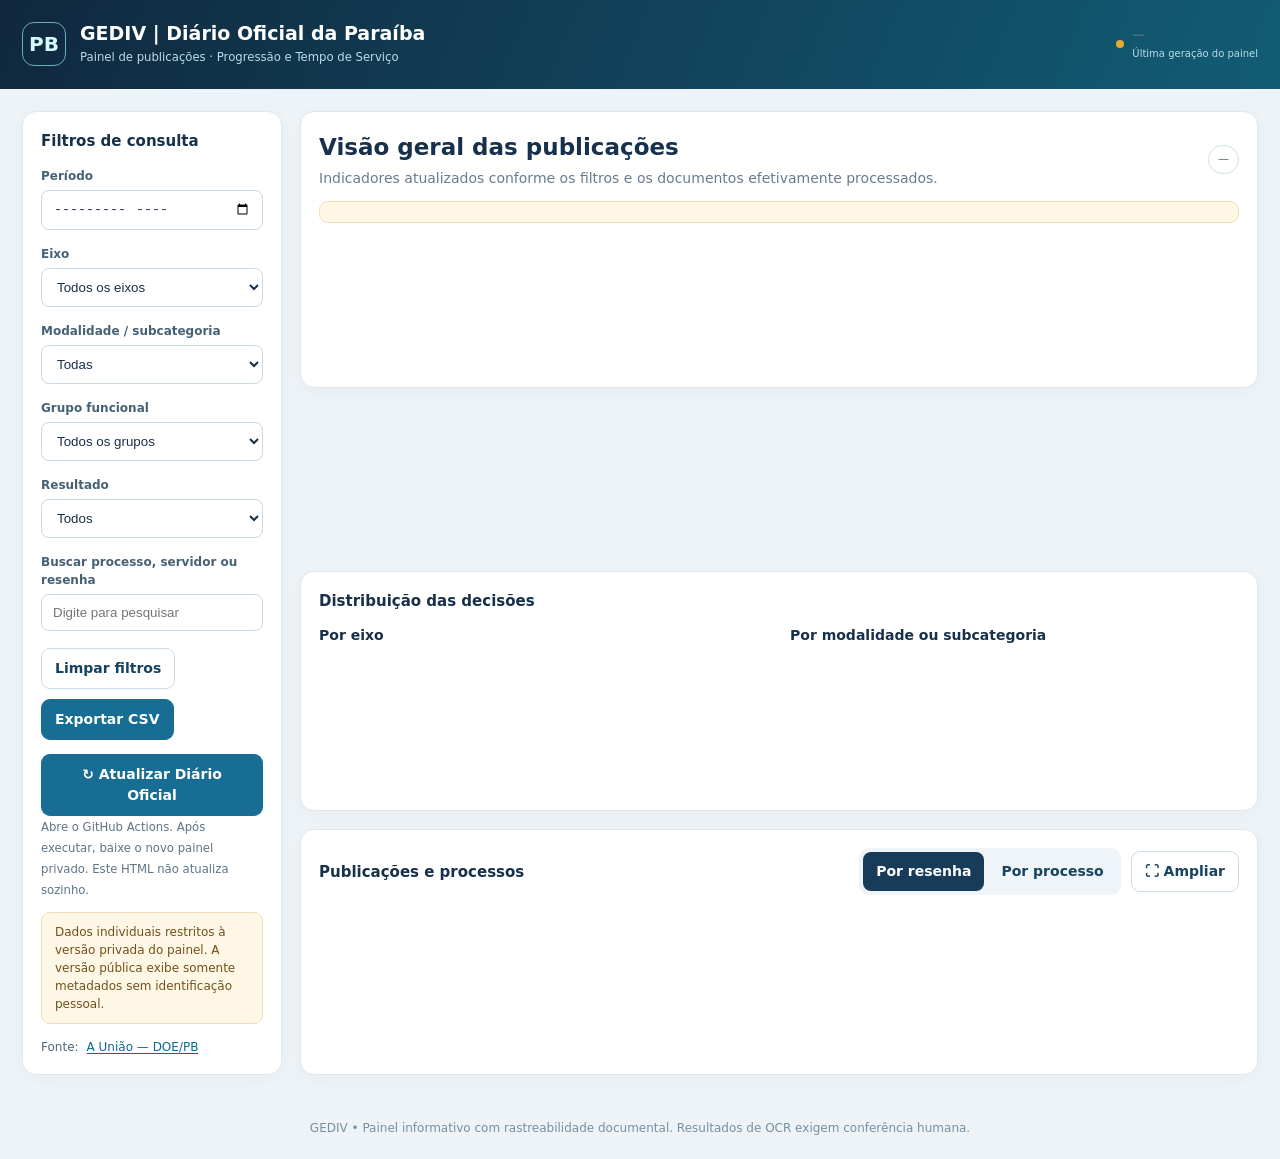
==== site/index.html @ 822ddc97 "Copiar arquivos da branch main do robo-gediv-pb" ====
<!doctype html>
<html lang="pt-BR"><head><meta charset="utf-8"><meta name="viewport" content="width=device-width, initial-scale=1">
<title>GEDIV | Monitoramento DOE-PB</title>
<style>
:root{--navy:#11253d;--blue:#176d93;--teal:#007e83;--line:#e0e7ed;--light:#f4f7fa;--muted:#5f7487;--ink:#17304b;--white:#fff}
*{box-sizing:border-box}body{margin:0;background:#eef3f7;color:var(--ink);font:14px/1.5 Inter,system-ui,Segoe UI,Arial,sans-serif}
.top{background:linear-gradient(112deg,#10283e,#125c75);color:white;padding:22px max(22px,calc((100vw - 1500px)/2));display:flex;align-items:center;justify-content:space-between;gap:15px}
.brand{display:flex;gap:14px;align-items:center}.logo{width:44px;height:44px;border:1px solid #67afb9;border-radius:12px;display:grid;place-items:center;color:#d3faff;font-size:20px;font-weight:800}
h1{font-size:19px;line-height:1.25;margin:0}small,.hint{color:var(--muted)}.top small{color:#b9dce6}h2{font-size:15px;margin:0 0 13px}
main{max-width:1500px;margin:auto;padding:22px;display:grid;grid-template-columns:260px 1fr;gap:18px}.panel{background:white;border:1px solid var(--line);border-radius:14px;padding:18px;box-shadow:0 3px 16px #15384f09}
.sidebar{align-self:start;position:sticky;top:16px}label{font-size:12px;font-weight:700;color:#456174;display:block;margin:15px 0 5px}
input,select{width:100%;border:1px solid #cad9e4;border-radius:8px;background:white;padding:10px 11px;color:#17304b;outline:none}
input:focus,select:focus{border-color:#008b96;box-shadow:0 0 0 3px #008b9619}
button,.btn{cursor:pointer;border:1px solid #ccdce6;border-radius:9px;padding:9px 13px;background:white;color:#164360;font:inherit;font-weight:650}
button:hover,.btn:hover{background:#eff7fa}button:focus-visible,.btn:focus-visible{outline:3px solid #f2be59}
.primary{background:var(--blue);color:white;border-color:var(--blue)}.primary:hover{background:#0b5376}.flex{display:flex;gap:10px;align-items:center;justify-content:space-between;flex-wrap:wrap}.stack{display:grid;gap:18px}
.health{display:flex;align-items:center;gap:8px;font-size:12px;color:#4f697e}.dot{width:8px;height:8px;border-radius:50%;background:#e6aa32}
.hero h2{font-size:23px;margin-bottom:4px}.hero p{margin:0;color:#687c8f}.notice{background:#fff7e5;color:#72501b;border:1px solid #f1ddb6;padding:10px 13px;border-radius:9px;font-size:12px;margin-top:12px}
.kpis{display:grid;grid-template-columns:repeat(4,minmax(0,1fr));gap:12px}.kpi{padding:17px;border:1px solid #dce6ee;background:white;border-radius:12px;text-align:left;min-height:108px;display:flex;flex-direction:column;justify-content:space-between;gap:4px}
.kpi:hover{border-color:#3396a4;background:#f7fdfd}.kpi.selected{border:2px solid var(--teal);background:#effbfb;padding:16px}
.kpi span{color:#607588;font-size:12px}.kpi b{font-size:28px;color:#173850}.kpi em{font-size:11px;font-style:normal;color:#2c8186}
.toggle{display:flex;background:#eff4f8;padding:4px;border-radius:10px;gap:4px}.toggle button{border:0;background:transparent;border-radius:8px}.toggle button.active{background:#173b59;color:white}
.chart-line{margin-bottom:10px}.chart-bar{height:11px;border-radius:8px;background:#edf1f5;overflow:hidden}.chart-bar > div{height:100%;border-radius:8px;background:linear-gradient(90deg,#0f7791,#48b4ad)}
.chart-grid{display:grid;grid-template-columns:1fr 1fr;gap:22px}.chart-line .flex{margin-bottom:5px}
.table-scroll{overflow:auto}table{border-collapse:collapse;width:100%;min-width:800px}th{text-align:left;text-transform:uppercase;letter-spacing:.035em;font-size:11px;color:#668294;background:#f2f7fa;padding:11px 12px;white-space:nowrap}
td{border-bottom:1px solid #eaf0f4;padding:11px 12px;vertical-align:middle}tbody tr:hover{background:#f8fbfc}
.badge{border-radius:100px;font-size:11px;font-weight:750;padding:4px 9px;background:#e8eef6;color:#35536b;white-space:nowrap}
.badge.good{background:#e0f3eb;color:#16714f}.badge.bad{background:#fbe9e7;color:#a13b34}.badge.warn{background:#fff1d8;color:#9b6b20}
.resenha{border:1px solid #e0e8ee;border-radius:10px;margin-top:9px;overflow:hidden}
.resenha-head{padding:13px 14px;display:flex;justify-content:space-between;gap:12px;align-items:center;cursor:pointer;background:#fafcfd}
.resenha-head:hover{background:#f1f8fa}.resenha-head strong{font-size:15px}
.resenha-head small{display:block}.resenha-body{padding:0 12px 12px}.entry{display:grid;gap:6px;grid-template-columns:1fr auto}
.empty{text-align:center;padding:30px 10px;color:#627789}.link{color:#096a8a;text-decoration:underline;text-underline-offset:2px}
#modal{position:fixed;inset:0;z-index:5;background:#0e2c42d9;display:none;align-items:center;justify-content:center;padding:22px}
#modal.open{display:flex}.modal-card{background:white;border-radius:15px;max-width:1400px;width:100%;max-height:94vh;overflow:auto;padding:20px}
.pill{font-size:11px;border:1px solid #cfe1e8;border-radius:30px;padding:5px 9px;color:#386a80}
footer{padding:22px;text-align:center;color:#7690a0;font-size:12px}
@media(max-width:1050px){main{grid-template-columns:1fr}.sidebar{position:static}.kpis{grid-template-columns:repeat(2,minmax(0,1fr))}}
@media(max-width:620px){.top{padding:16px}.hero h2{font-size:19px}main{padding:12px}.panel{padding:13px}.chart-grid{grid-template-columns:1fr}.kpi b{font-size:23px}}
</style></head><body>
<header class="top"><div class="brand"><div class="logo">PB</div><div><h1>GEDIV | Diário Oficial da Paraíba</h1><small>Painel de publicações · Progressão e Tempo de Serviço</small></div></div><div class="health"><span class="dot"></span><div><b id="update">—</b><br><small>Última geração do painel</small></div></div></header>
<main>
<aside class="panel sidebar"><h2>Filtros de consulta</h2>
<label for="period">Período</label><input id="period" type="month">
<label for="axis">Eixo</label><select id="axis"><option value="">Todos os eixos</option><option>Progressão</option><option>Tempo de Serviço</option></select>
<label for="mod">Modalidade / subcategoria</label><select id="mod"><option value="">Todas</option></select>
<label for="group">Grupo funcional</label><select id="group"><option value="">Todos os grupos</option></select>
<label for="result">Resultado</label><select id="result"><option value="">Todos</option><option>Deferido</option><option>Indeferido</option><option>Não informado</option></select>
<label for="search">Buscar processo, servidor ou resenha</label><input id="search" placeholder="Digite para pesquisar" autocomplete="off">
<div class="flex" style="margin-top:17px"><button id="clear">Limpar filtros</button><button class="primary" id="export">Exportar CSV</button></div>
<div style="margin-top:14px">
  <a class="btn primary" id="manual-update" target="_blank" rel="noopener noreferrer" style="display:block;text-align:center;text-decoration:none">↻ Atualizar Diário Oficial</a>
  <small>Abre o GitHub Actions. Após executar, baixe o novo painel privado. Este HTML não atualiza sozinho.</small>
</div>
<div class="notice" id="privacy-note">Dados individuais restritos à versão privada do painel. A versão pública exibe somente metadados sem identificação pessoal.</div>
<div class="health" style="margin-top:14px">Fonte: <a class="link" target="_blank" rel="noopener" href="https://auniao.pb.gov.br/servicos/doe">A União — DOE/PB</a></div>
</aside>
<section class="stack">
<div class="panel hero"><div class="flex"><div><h2>Visão geral das publicações</h2><p>Indicadores atualizados conforme os filtros e os documentos efetivamente processados.</p></div><span class="pill" id="mode">—</span></div><div class="notice" id="coverage"></div></div>
<div class="kpis" id="kpis"></div>
<div class="panel"><h2>Distribuição das decisões</h2><div class="chart-grid"><div><b>Por eixo</b><div id="axis-bars"></div></div><div><b>Por modalidade ou subcategoria</b><div id="sub-bars"></div></div></div></div>
<div class="panel">
<div class="flex" style="margin-bottom:14px"><div><h2 style="margin:0">Publicações e processos</h2><small id="count"></small></div><div class="flex"><div class="toggle"><button id="res-btn" class="active">Por resenha</button><button id="proc-btn">Por processo</button></div><button id="full">⛶ Ampliar</button></div></div>
<div id="results"></div>
</div>
</section></main><footer>GEDIV • Painel informativo com rastreabilidade documental. Resultados de OCR exigem conferência humana.</footer>
<div id="modal"><div class="modal-card"><div class="flex"><b>Visualização ampliada — processos</b><button id="close">✕ Fechar</button></div><div style="margin-top:14px" id="modal-content"></div></div></div>
<script id="gediv-data" type="application/json">__GEDIV_EMBED_DATA__</script>
<script>
"use strict";
const DATA=JSON.parse(document.getElementById("gediv-data").textContent);
const actionLink = DATA.workflow_url || "";
const updateAnchor = document.getElementById("manual-update");
if(actionLink && actionLink.startsWith("https://github.com/")) {
  updateAnchor.href=actionLink;
} else {
  updateAnchor.removeAttribute("href");
  updateAnchor.style.opacity=".55";
  updateAnchor.title="Disponível após executar no GitHub";
  updateAnchor.addEventListener("click",e=>{e.preventDefault();alert("O botão será ativado após publicar o projeto em um repositório privado e executar pelo GitHub Actions.");});
}
const ALL=DATA.registros||[], EVENTS=DATA.eventos||[];
const TS=["Anotação de Tempo","Desaverbação","Licença para Interesses Particulares","Desistência de Licença","Licença Especial","Conversão de Licença Especial","Conversão de Férias"];
const isPrivate=DATA.mode==="privado";
const $=id=>document.getElementById(id);
let view="resenha",card="",selectedRes="",displayed=[];
const esc=x=>String(x??"").replace(/[&<>"']/g,c=>({"&":"&amp;","<":"&lt;",">":"&gt;",'"':"&quot;","'":"&#39;"}[c]));
const unique=xs=>[...new Set(xs.filter(Boolean))].sort((a,b)=>a.localeCompare(b,"pt-BR"));
const badge=v=>'<span class="badge '+(v==="Deferido"?"good":v==="Indeferido"?"bad":v.includes("pendente")?"warn":"")+'">'+esc(v||"—")+'</span>';
const cardTypes=[["processos","Processos distintos"],["resenhas","Resenhas"],["decisoes","Decisões individuais"],["deferidos","Deferidos"],["indeferidos","Indeferidos"],["refeitos","Refeitos"],["sem_efeito","Tornados sem efeito"]];
function updateOptions(el,vals,first){let old=el.value;el.innerHTML='<option value="">'+esc(first)+'</option>'+vals.map(v=>'<option value="'+esc(v)+'">'+esc(v)+'</option>').join("");el.value=vals.includes(old)?old:"";}
function filtered(){
 let rows=ALL.filter(r=>(!$("period").value||r.data.startsWith($("period").value))&&(!$("axis").value||r.eixo===$("axis").value));
 updateOptions($("mod"),$("axis").value==="Tempo de Serviço"?TS:unique(rows.map(r=>r.eixo==="Progressão"?r.modalidade:r.subcategoria)),"Todas");
 rows=rows.filter(r=>!$("mod").value||(r.eixo==="Progressão"?r.modalidade:r.subcategoria)===$("mod").value);
 $("group").disabled=$("axis").value==="Tempo de Serviço";
 updateOptions($("group"),unique(rows.filter(r=>r.eixo==="Progressão").map(r=>r.grupo)),"Todos os grupos");
 rows=rows.filter(r=>!$("group").value||r.grupo===$("group").value);
 let q=$("search").value.toLocaleLowerCase("pt-BR");
 return rows.filter(r=>(!$("result").value||r.resultado===$("result").value)&&(!q||[r.servidor,r.processo,r.resenha,r.grupo,r.subcategoria].join(" ").toLocaleLowerCase("pt-BR").includes(q)));
}
function metrics(rows){
 return {
 processos:new Set(rows.map(r=>(isPrivate?r.processo:r.processo_key)||"")).size-(rows.some(r=>!(isPrivate?r.processo:r.processo_key))?1:0),
 resenhas:new Set(rows.filter(r=>r.resenha).map(r=>r.fonte+"|"+r.resenha)).size,
 decisoes:rows.length,
 deferidos:rows.filter(r=>r.resultado==="Deferido").length,
 indeferidos:rows.filter(r=>r.resultado==="Indeferido").length,
 // Não contabilizar refação sem vínculo validado ao ato anterior.
 refeitos:rows.filter(r=>r.alteracao==="Refeito (validado)").length,
 sem_efeito:rows.filter(r=>r.alteracao==="Sem efeito (validado)").length
 };
}
function csv(records){
 const cols=isPrivate?["data","resenha","processo","servidor","matricula","eixo","modalidade","grupo","subcategoria","resultado","alteracao","pagina","fonte","validacao"]:["data","resenha","eixo","modalidade","grupo","subcategoria","resultado","alteracao","validacao"];
 const v=x=>{let s=String(x??"");if(/^[=+\-@\t\r]/.test(s))s="'"+s;return '"'+s.replace(/"/g,'""')+'"';};
 const text="\ufeff"+cols.join(";")+"\n"+records.map(r=>cols.map(c=>v(r[c])).join(";")).join("\n");
 const blob=new Blob([text],{type:"text/csv;charset=utf-8"});
 const a=document.createElement("a");a.href=URL.createObjectURL(blob);a.download="GEDIV_registros_filtrados.csv";a.click();setTimeout(()=>URL.revokeObjectURL(a.href),250);
}
function bars(id,rows,field){
 const counts={};rows.forEach(r=>{const k=field(r)||"Não classificado";counts[k]=(counts[k]||0)+1});
 let top=Object.entries(counts).sort((a,b)=>b[1]-a[1]).slice(0,9),max=Math.max(...top.map(v=>v[1]),1);
 $(id).innerHTML=top.map(([k,n])=>`<div class="chart-line"><div class="flex"><small>${esc(k)}</small><b>${n}</b></div><div class="chart-bar"><div style="width:${100*n/max}%"></div></div></div>`).join("")||'<div class="empty">Sem dados neste filtro</div>';
}
function rowsTable(rows){
 if(!rows.length)return '<div class="empty">Nenhum registro identificado; a cobertura e a revisão podem estar pendentes.</div>';
 const head=isPrivate?'<th>Servidor</th><th>Matrícula</th><th>Processo</th>':'';
 return `<div class="table-scroll"><table><thead><tr><th>Publicação</th><th>Resenha</th>${head}<th>Eixo</th><th>Modalidade / subcategoria</th><th>Grupo</th><th>Resultado</th><th>Origem</th></tr></thead><tbody>`+
 rows.map(r=>`<tr><td>${esc(r.data)}</td><td>${esc(r.resenha)}</td>${isPrivate?`<td>${esc(r.servidor||"Pendente")}</td><td>${esc(r.matricula||"—")}</td><td>${esc(r.processo||"—")}</td>`:""}<td>${esc(r.eixo)}</td><td>${esc(r.modalidade||r.subcategoria||"—")}</td><td>${esc(r.grupo||"—")}</td><td>${badge(r.resultado)}</td><td>${isPrivate&&r.fonte?.startsWith("https://")?`<a class="link" target="_blank" rel="noopener noreferrer" href="${esc(r.fonte)}#page=${Number(r.pagina)||1}">PDF p.${Number(r.pagina)||1}</a>`:"—"}</td></tr>`).join("")+"</tbody></table></div>";
}
function resList(rows){
 if(!rows.length)return '<div class="empty">Nenhuma resenha identificada; a cobertura e a revisão podem estar pendentes.</div>';
 let groups=new Map();
 rows.forEach(r=>{let k=r.data+"|"+r.resenha;if(!groups.has(k))groups.set(k,[]);groups.get(k).push(r)});
 return [...groups.entries()].map(([k,items],i)=>{
 let key="r"+i,opened=selectedRes===k;
 return `<div class="resenha"><div class="resenha-head" data-key="${esc(k)}" role="button" tabindex="0"><div><strong>${opened?"⌄":"›"} Resenha ${esc(items[0].resenha)}</strong><small>${esc(items[0].data)} · ${items.length} decisão(ões) · ${esc(items[0].eixo)}</small></div><div class="flex">${badge(items[0].resultado)}<span class="pill">${esc(items[0].modalidade||items[0].subcategoria||"Ato")}</span></div></div>${opened?'<div class="resenha-body"><div class="flex" style="margin:8px"><b>Processos da resenha</b><button class="expand" data-key="'+esc(k)+'">⛶ Tela cheia</button></div>'+rowsTable(items)+'</div>':""}</div>`;
 }).join("");
}
function render(){
 displayed=filtered();let rows=displayed;
 if(card==="deferidos")rows=rows.filter(r=>r.resultado==="Deferido");
 if(card==="indeferidos")rows=rows.filter(r=>r.resultado==="Indeferido");
 if(card==="refeitos")rows=rows.filter(r=>r.alteracao==="Refeito (validado)");
 if(card==="sem_efeito")rows=rows.filter(r=>r.alteracao==="Sem efeito (validado)");
 let m=metrics(displayed);
 $("kpis").innerHTML=cardTypes.map(([key,label])=>`<button class="kpi ${card===key?"selected":""}" data-card="${key}"><span>${label}</span><b>${m[key]}</b><em>${card===key?"Filtro ativo · clique para remover":"Clique para explorar"}</em></button>`).join("");
 bars("axis-bars",displayed,r=>r.eixo);
 bars("sub-bars",displayed,r=>r.modalidade||r.subcategoria);
 $("count").textContent=`${rows.length} decisão(ões) na visualização selecionada`;
 $("results").innerHTML=view==="resenha"?resList(rows):rowsTable(rows);
 $("res-btn").classList.toggle("active",view==="resenha");$("proc-btn").classList.toggle("active",view==="processo");
}
["period","axis","mod","group","result","search"].forEach(id=>$(id).addEventListener(id==="search"?"input":"change",()=>{selectedRes="";render()}));
$("kpis").addEventListener("click",e=>{let p=e.target.closest("[data-card]");if(!p)return;card=card===p.dataset.card?"":p.dataset.card;render()});
$("res-btn").onclick=()=>{view="resenha";render()};$("proc-btn").onclick=()=>{view="processo";render()};
$("results").addEventListener("click",e=>{let head=e.target.closest(".resenha-head"),full=e.target.closest(".expand");if(full){selectedRes=full.dataset.key;openModal();return}if(head){selectedRes=selectedRes===head.dataset.key?"":head.dataset.key;render()}});
$("results").addEventListener("keydown",e=>{if(e.key==="Enter"&&e.target.matches(".resenha-head")){e.target.click()}});
$("clear").onclick=()=>{["period","axis","mod","group","result","search"].forEach(id=>$(id).value="");card="";selectedRes="";render()};
$("export").onclick=()=>csv(displayed);
function openModal(){let rows=displayed;if(selectedRes)rows=rows.filter(r=>r.data+"|"+r.resenha===selectedRes);$("modal-content").innerHTML=rowsTable(rows);$("modal").classList.add("open")}
$("full").onclick=openModal;$("close").onclick=()=>{$("modal").classList.remove("open")};
$("modal").addEventListener("click",e=>{if(e.target===$("modal"))$("close").click()});
document.addEventListener("keydown",e=>{if(e.key==="Escape")$("close").click()});
$("update").textContent=DATA.atualizado_em?DATA.atualizado_em.replace("T"," ").slice(0,16):"Sem coleta";
$("mode").textContent=isPrivate?"VISÃO PRIVADA • arquivo local":"VISÃO PÚBLICA • dados limitados";
const cob = DATA.cobertura || {};
const rest = (typeof cob.edicoes_pendentes_intervalo === "number")
  ? ` · ${cob.edicoes_pendentes_intervalo} edição(ões) ainda pendente(s) no período ${esc(cob.inicio||"")} a ${esc(cob.fim||"")}`
  : "";
$("coverage").innerHTML=`Cobertura: ${DATA.edicoes?.length||0} edição(ões) registradas; ${(DATA.edicoes||[]).filter(e=>e.status==="ERRO").length} falha(s) de coleta${rest}. <strong>Indicadores provisórios: registros pendentes de revisão humana.</strong>`;
$("privacy-note").textContent=isPrivate?"ATENÇÃO: este arquivo contém nomes, matrículas e processos. Guarde em local de acesso restrito; não publique este HTML no GitHub Pages.":"Versão pública: nomes, matrículas e processos não são disponibilizados. Para consultar detalhes, use o arquivo privado recebido da execução.";
render();
</script></body></html>
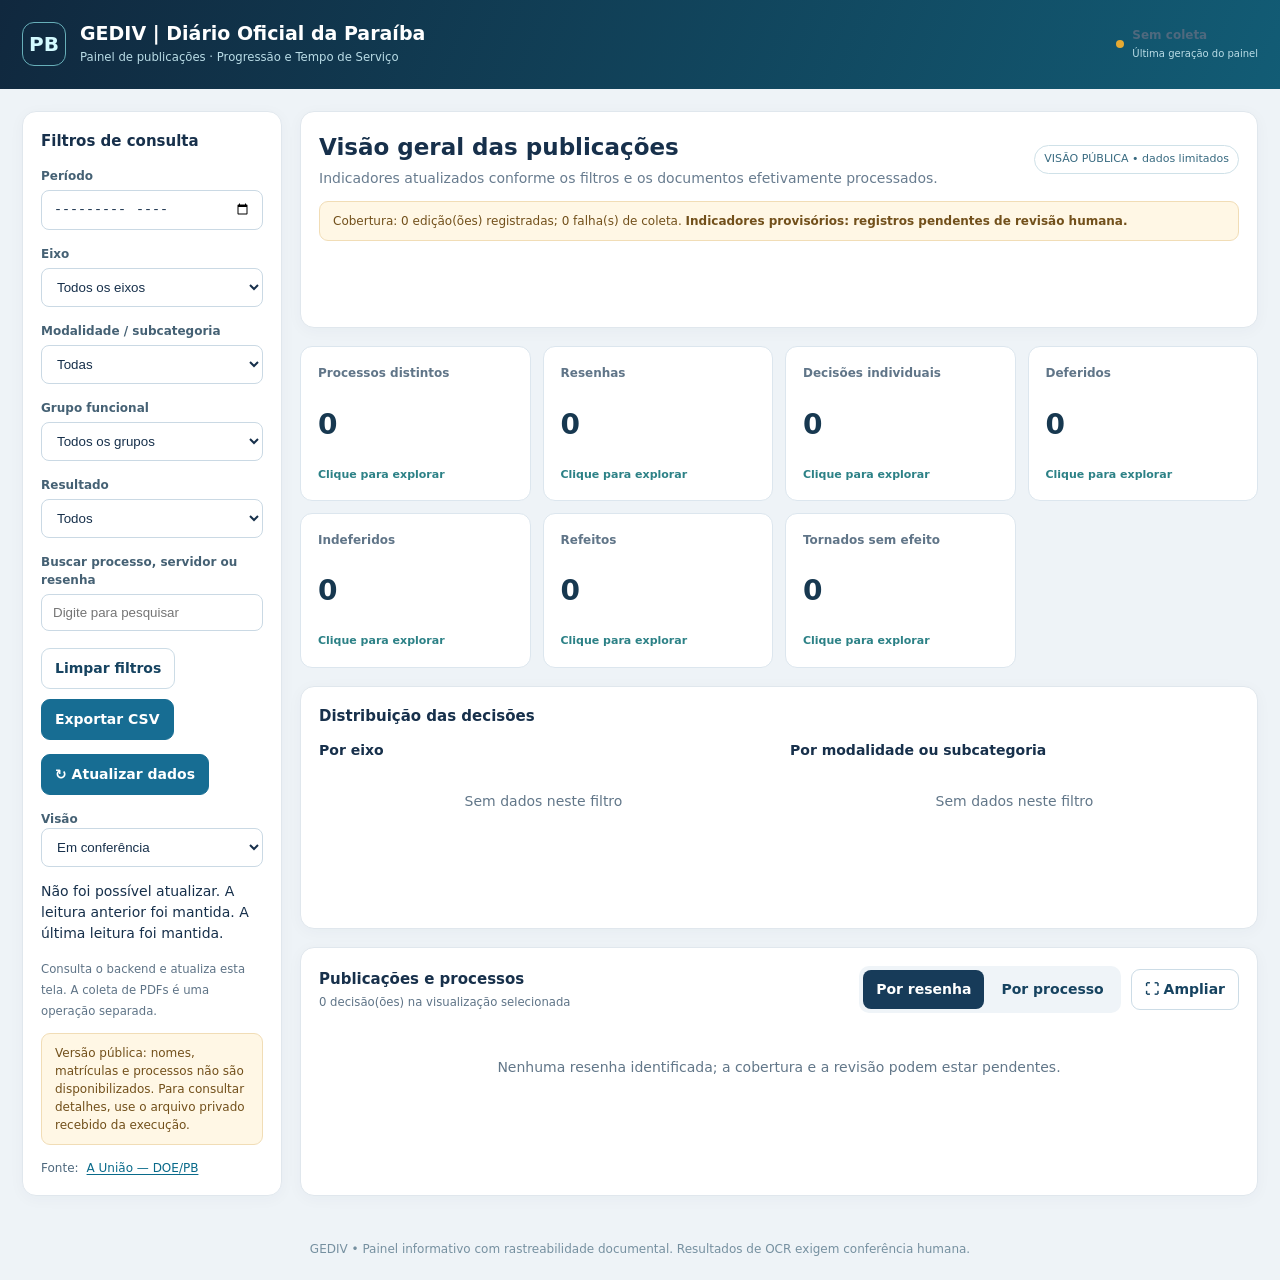
==== commit 3cad4f00: "Copiar arquivos da ramificação fix/backend-unico-20261102" ====
--- a/site/index.html
+++ b/site/index.html
@@ -49,8 +49,8 @@
 <label for="search">Buscar processo, servidor ou resenha</label><input id="search" placeholder="Digite para pesquisar" autocomplete="off">
 <div class="flex" style="margin-top:17px"><button id="clear">Limpar filtros</button><button class="primary" id="export">Exportar CSV</button></div>
 <div style="margin-top:14px">
-  <a class="btn primary" id="manual-update" target="_blank" rel="noopener noreferrer" style="display:block;text-align:center;text-decoration:none">↻ Atualizar Diário Oficial</a>
-  <small>Abre o GitHub Actions. Após executar, baixe o novo painel privado. Este HTML não atualiza sozinho.</small>
+  <button class="btn primary" id="manual-update">↻ Atualizar dados</button><label>Visão<select id="scope" aria-label="Situação da conferência"><option value="pendente">Em conferência</option><option value="conferido">Conferidos</option></select></label><p id="refresh-status" role="status"></p>
+  <small>Consulta o backend e atualiza esta tela. A coleta de PDFs é uma operação separada.</small>
 </div>
 <div class="notice" id="privacy-note">Dados individuais restritos à versão privada do painel. A versão pública exibe somente metadados sem identificação pessoal.</div>
 <div class="health" style="margin-top:14px">Fonte: <a class="link" target="_blank" rel="noopener" href="https://auniao.pb.gov.br/servicos/doe">A União — DOE/PB</a></div>
@@ -68,22 +68,13 @@
 <script id="gediv-data" type="application/json">__GEDIV_EMBED_DATA__</script>
 <script>
 "use strict";
-const DATA=JSON.parse(document.getElementById("gediv-data").textContent);
-const actionLink = DATA.workflow_url || "";
-const updateAnchor = document.getElementById("manual-update");
-if(actionLink && actionLink.startsWith("https://github.com/")) {
-  updateAnchor.href=actionLink;
-} else {
-  updateAnchor.removeAttribute("href");
-  updateAnchor.style.opacity=".55";
-  updateAnchor.title="Disponível após executar no GitHub";
-  updateAnchor.addEventListener("click",e=>{e.preventDefault();alert("O botão será ativado após publicar o projeto em um repositório privado e executar pelo GitHub Actions.");});
-}
-const ALL=DATA.registros||[], EVENTS=DATA.eventos||[];
+let DATA={};try{DATA=JSON.parse(document.getElementById('gediv-data').textContent);}catch{}
+let ALL=DATA.registros||[],EVENTS=DATA.eventos||[],snapshot=null,client=null,scope='conferido';
+
 const TS=["Anotação de Tempo","Desaverbação","Licença para Interesses Particulares","Desistência de Licença","Licença Especial","Conversão de Licença Especial","Conversão de Férias"];
-const isPrivate=DATA.mode==="privado";
+let isPrivate=DATA.mode==="privado";
 const $=id=>document.getElementById(id);
-let view="resenha",card="",selectedRes="",displayed=[];
+let view="resenha",card="",selectedRes="",displayed=[],selectedRows=[];
 const esc=x=>String(x??"").replace(/[&<>"']/g,c=>({"&":"&amp;","<":"&lt;",">":"&gt;",'"':"&quot;","'":"&#39;"}[c]));
 const unique=xs=>[...new Set(xs.filter(Boolean))].sort((a,b)=>a.localeCompare(b,"pt-BR"));
 const badge=v=>'<span class="badge '+(v==="Deferido"?"good":v==="Indeferido"?"bad":v.includes("pendente")?"warn":"")+'">'+esc(v||"—")+'</span>';
@@ -102,7 +93,7 @@
 function metrics(rows){
  return {
  processos:new Set(rows.map(r=>(isPrivate?r.processo:r.processo_key)||"")).size-(rows.some(r=>!(isPrivate?r.processo:r.processo_key))?1:0),
- resenhas:new Set(rows.filter(r=>r.resenha).map(r=>r.fonte+"|"+r.resenha)).size,
+ resenhas:new Set(rows.filter(r=>r.resenha).map(r=>r.resenha_id||r.fonte+"|"+r.resenha)).size,
  decisoes:rows.length,
  deferidos:rows.filter(r=>r.resultado==="Deferido").length,
  indeferidos:rows.filter(r=>r.resultado==="Indeferido").length,
@@ -142,10 +133,10 @@
  displayed=filtered();let rows=displayed;
  if(card==="deferidos")rows=rows.filter(r=>r.resultado==="Deferido");
  if(card==="indeferidos")rows=rows.filter(r=>r.resultado==="Indeferido");
- if(card==="refeitos")rows=rows.filter(r=>r.alteracao==="Refeito (validado)");
- if(card==="sem_efeito")rows=rows.filter(r=>r.alteracao==="Sem efeito (validado)");
- let m=metrics(displayed);
- $("kpis").innerHTML=cardTypes.map(([key,label])=>`<button class="kpi ${card===key?"selected":""}" data-card="${key}"><span>${label}</span><b>${m[key]}</b><em>${card===key?"Filtro ativo · clique para remover":"Clique para explorar"}</em></button>`).join("");
+ if(card==="refeitos")rows=snapshot?rows.filter(r=>EVENTS.some(e=>e.act===r.act&&["Retificação","Correção","Republicação"].includes(e.type))):rows.filter(r=>r.alteracao==="Refeito (validado)");
+ if(card==="sem_efeito")rows=snapshot?rows.filter(r=>EVENTS.some(e=>e.act===r.act&&e.type==="Tornado sem efeito")):rows.filter(r=>r.alteracao==="Sem efeito (validado)");
+ let m=metrics(displayed);if(snapshot){const acts=new Set(displayed.map(r=>r.act).filter(Boolean));m.refeitos=scope==='pendente'?null:new Set(EVENTS.filter(e=>acts.has(e.act)&&['Retificação','Correção','Republicação'].includes(e.type)).map(e=>e.act)).size;m.sem_efeito=scope==='pendente'?null:new Set(EVENTS.filter(e=>acts.has(e.act)&&e.type==='Tornado sem efeito').map(e=>e.act)).size;}
+ selectedRows=rows;$("kpis").innerHTML=cardTypes.map(([key,label])=>`<button class="kpi ${card===key?"selected":""}" data-card="${key}"><span>${label}</span><b>${m[key]===null?"—":m[key]}</b><em>${card===key?"Filtro ativo · clique para remover":"Clique para explorar"}</em></button>`).join("");
  bars("axis-bars",displayed,r=>r.eixo);
  bars("sub-bars",displayed,r=>r.modalidade||r.subcategoria);
  $("count").textContent=`${rows.length} decisão(ões) na visualização selecionada`;
@@ -158,8 +149,8 @@
 $("results").addEventListener("click",e=>{let head=e.target.closest(".resenha-head"),full=e.target.closest(".expand");if(full){selectedRes=full.dataset.key;openModal();return}if(head){selectedRes=selectedRes===head.dataset.key?"":head.dataset.key;render()}});
 $("results").addEventListener("keydown",e=>{if(e.key==="Enter"&&e.target.matches(".resenha-head")){e.target.click()}});
 $("clear").onclick=()=>{["period","axis","mod","group","result","search"].forEach(id=>$(id).value="");card="";selectedRes="";render()};
-$("export").onclick=()=>csv(displayed);
-function openModal(){let rows=displayed;if(selectedRes)rows=rows.filter(r=>r.data+"|"+r.resenha===selectedRes);$("modal-content").innerHTML=rowsTable(rows);$("modal").classList.add("open")}
+$("export").onclick=()=>csv(selectedRows);
+function openModal(){let rows=selectedRows;if(selectedRes)rows=rows.filter(r=>r.data+"|"+r.resenha===selectedRes);$("modal-content").innerHTML=rowsTable(rows);$("modal").classList.add("open")}
 $("full").onclick=openModal;$("close").onclick=()=>{$("modal").classList.remove("open")};
 $("modal").addEventListener("click",e=>{if(e.target===$("modal"))$("close").click()});
 document.addEventListener("keydown",e=>{if(e.key==="Escape")$("close").click()});
@@ -171,5 +162,29 @@
   : "";
 $("coverage").innerHTML=`Cobertura: ${DATA.edicoes?.length||0} edição(ões) registradas; ${(DATA.edicoes||[]).filter(e=>e.status==="ERRO").length} falha(s) de coleta${rest}. <strong>Indicadores provisórios: registros pendentes de revisão humana.</strong>`;
 $("privacy-note").textContent=isPrivate?"ATENÇÃO: este arquivo contém nomes, matrículas e processos. Guarde em local de acesso restrito; não publique este HTML no GitHub Pages.":"Versão pública: nomes, matrículas e processos não são disponibilizados. Para consultar detalhes, use o arquivo privado recebido da execução.";
-render();
+function applySnapshot(){
+ const converted=client.legacyView(snapshot,scope);ALL=converted.records;EVENTS=converted.events;
+ isPrivate=snapshot.meta.access==='manager';
+ $('scope').hidden=!isPrivate;$('scope').value=scope;
+ $('mode').textContent=scope==='pendente'?'EM CONFERÊNCIA · DADOS PRELIMINARES':'DECISÕES CONFERIDAS';
+ $('coverage').textContent=snapshot.meta.coverage||'Cobertura histórica parcial.';
+ $('privacy-note').textContent=isPrivate?'Acesso autorizado. Candidatos continuam pendentes de conferência.':'Somente decisões conferidas são disponibilizadas nesta consulta.';
+ selectedRes='';render();
+}
+let pendingRead;
+async function refresh(initial=false){
+ pendingRead?.abort();pendingRead=new AbortController();const controller=pendingRead;
+ $('manual-update').disabled=true;$('refresh-status').textContent='Consultando backend…';
+ try{
+  client=client||await import('../shared/gediv-client.mjs');const next=await client.fetchSnapshot({signal:controller.signal});if(controller.signal.aborted)return;
+  snapshot=next;if(initial||next.meta.access!=='manager')scope=next.dashboard.defaultScope;
+  applySnapshot();$('update').textContent=new Date().toLocaleString('pt-BR');
+  $('refresh-status').textContent='Leitura sincronizada.';
+ }catch(error){if(!controller.signal.aborted)$('refresh-status').textContent=error.message+' A última leitura foi mantida.';}
+ finally{if(!controller.signal.aborted)$('manual-update').disabled=false;}
+}
+$('manual-update').onclick=()=>refresh();
+$('scope').onchange=e=>{scope=e.target.value;card='';applySnapshot();};
+render();if(location.protocol!=='file:')void refresh(true);
 </script></body></html>
+
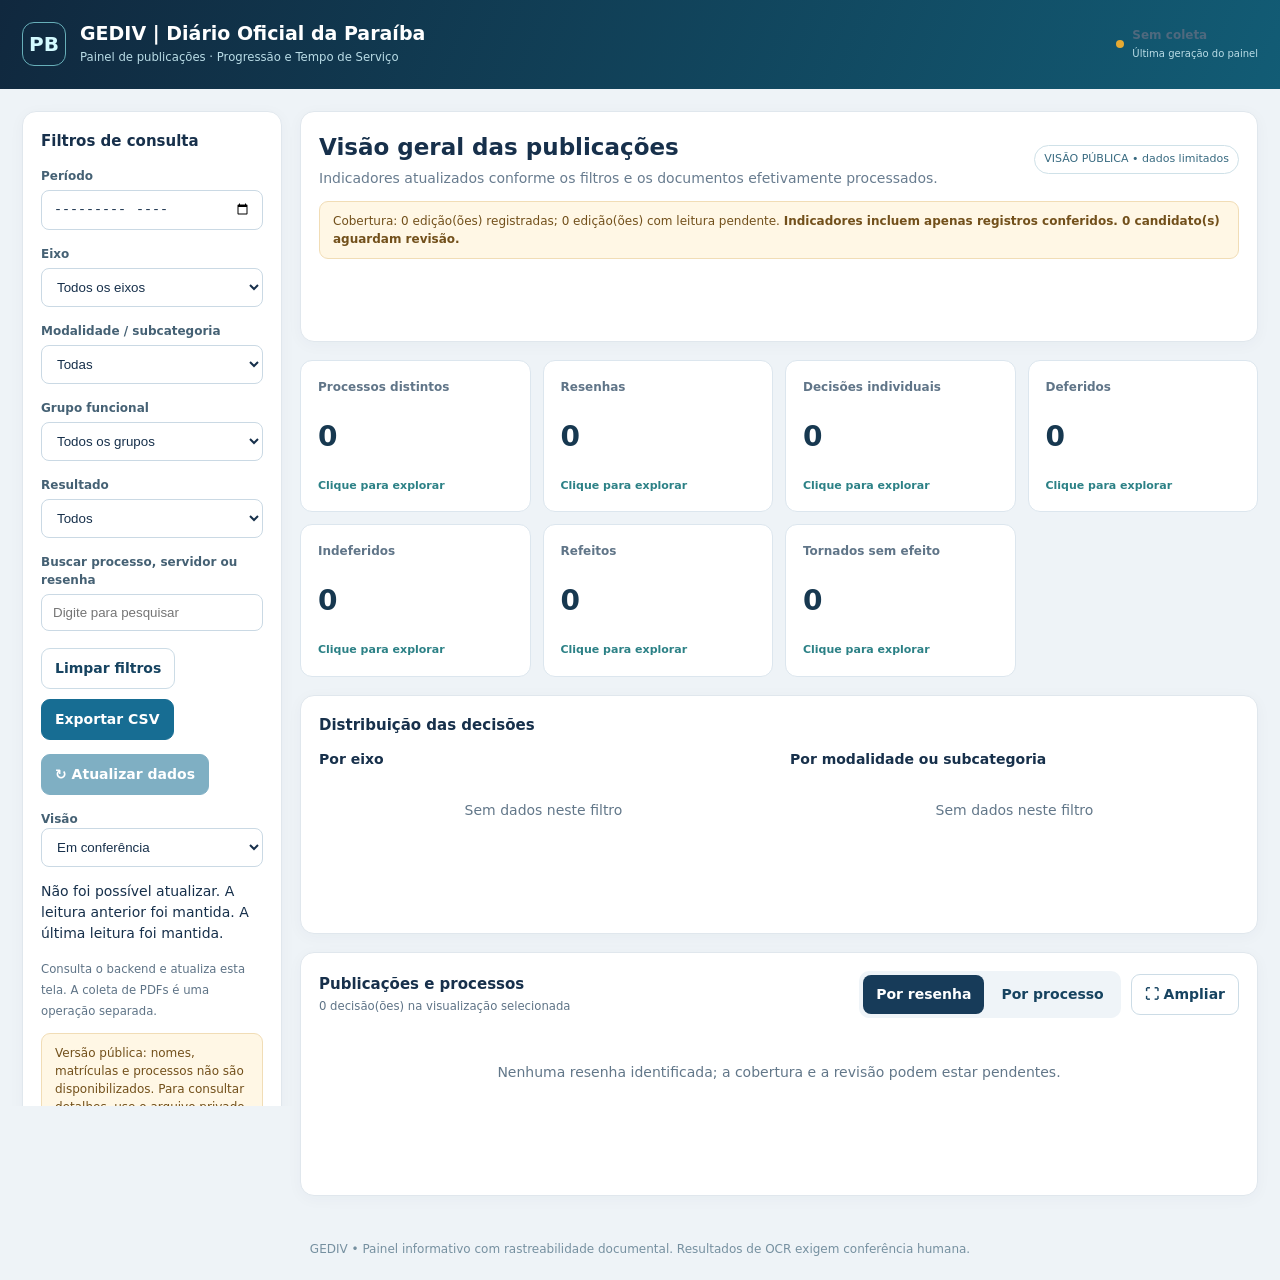
==== commit b1e4bb38: "Merge branch 'main' into codex/piloto-gediv-20261031" ====
--- a/site/index.html
+++ b/site/index.html
@@ -69,8 +69,21 @@
 <script>
 "use strict";
 let DATA={};try{DATA=JSON.parse(document.getElementById('gediv-data').textContent);}catch{}
-let ALL=DATA.registros||[],EVENTS=DATA.eventos||[],snapshot=null,client=null,scope='conferido';
-
+  const actionLink = DATA.workflow_url || "";
+  const updateAnchor = document.getElementById("manual-update");
+  if(updateAnchor) {
+    if(actionLink && actionLink.startsWith("https://github.com/")) {
+      updateAnchor.href=actionLink;
+    } else {
+      updateAnchor.removeAttribute("href");
+      updateAnchor.style.opacity=".55";
+      updateAnchor.title="Disponível após executar no GitHub";
+      updateAnchor.addEventListener("click",e=>{e.preventDefault();alert("O botão será ativado após publicar o projeto em um repositório privado e executar pelo GitHub Actions.");});
+    }
+  }
+  const RECORDS=DATA.registros||[], EVENTS=DATA.eventos||[];
+  const isReviewed=r=>["VALIDADO","VALIDADA","CONFERIDO","CONFERIDA"].includes(String(r.validacao||"").normalize("NFD").replace(/[\u0300-\u036f]/g,"").toUpperCase().trim());
+  let ALL=RECORDS.filter(isReviewed), PENDING=RECORDS.filter(r=>!isReviewed(r)), snapshot=null, client=null, scope='conferido';
 const TS=["Anotação de Tempo","Desaverbação","Licença para Interesses Particulares","Desistência de Licença","Licença Especial","Conversão de Licença Especial","Conversão de Férias"];
 let isPrivate=DATA.mode==="privado";
 const $=id=>document.getElementById(id);
@@ -104,7 +117,7 @@
 }
 function csv(records){
  const cols=isPrivate?["data","resenha","processo","servidor","matricula","eixo","modalidade","grupo","subcategoria","resultado","alteracao","pagina","fonte","validacao"]:["data","resenha","eixo","modalidade","grupo","subcategoria","resultado","alteracao","validacao"];
- const v=x=>{let s=String(x??"");if(/^[=+\-@\t\r]/.test(s))s="'"+s;return '"'+s.replace(/"/g,'""')+'"';};
+ const v=x=>{let s=String(x??"");if(/^[\s]*[=+\-@\t\r]/.test(s))s="'"+s;return '"'+s.replace(/"/g,'""')+'"';};
  const text="\ufeff"+cols.join(";")+"\n"+records.map(r=>cols.map(c=>v(r[c])).join(";")).join("\n");
  const blob=new Blob([text],{type:"text/csv;charset=utf-8"});
  const a=document.createElement("a");a.href=URL.createObjectURL(blob);a.download="GEDIV_registros_filtrados.csv";a.click();setTimeout(()=>URL.revokeObjectURL(a.href),250);
@@ -160,7 +173,7 @@
 const rest = (typeof cob.edicoes_pendentes_intervalo === "number")
   ? ` · ${cob.edicoes_pendentes_intervalo} edição(ões) ainda pendente(s) no período ${esc(cob.inicio||"")} a ${esc(cob.fim||"")}`
   : "";
-$("coverage").innerHTML=`Cobertura: ${DATA.edicoes?.length||0} edição(ões) registradas; ${(DATA.edicoes||[]).filter(e=>e.status==="ERRO").length} falha(s) de coleta${rest}. <strong>Indicadores provisórios: registros pendentes de revisão humana.</strong>`;
+$("coverage").innerHTML=`Cobertura: ${DATA.edicoes?.length||0} edição(ões) registradas; ${(DATA.edicoes||[]).filter(e=>e.status!=="PROCESSADO").length} edição(ões) com leitura pendente${rest}. <strong>Indicadores incluem apenas registros conferidos. ${PENDING.length} candidato(s) aguardam revisão.</strong>`;
 $("privacy-note").textContent=isPrivate?"ATENÇÃO: este arquivo contém nomes, matrículas e processos. Guarde em local de acesso restrito; não publique este HTML no GitHub Pages.":"Versão pública: nomes, matrículas e processos não são disponibilizados. Para consultar detalhes, use o arquivo privado recebido da execução.";
 function applySnapshot(){
  const converted=client.legacyView(snapshot,scope);ALL=converted.records;EVENTS=converted.events;
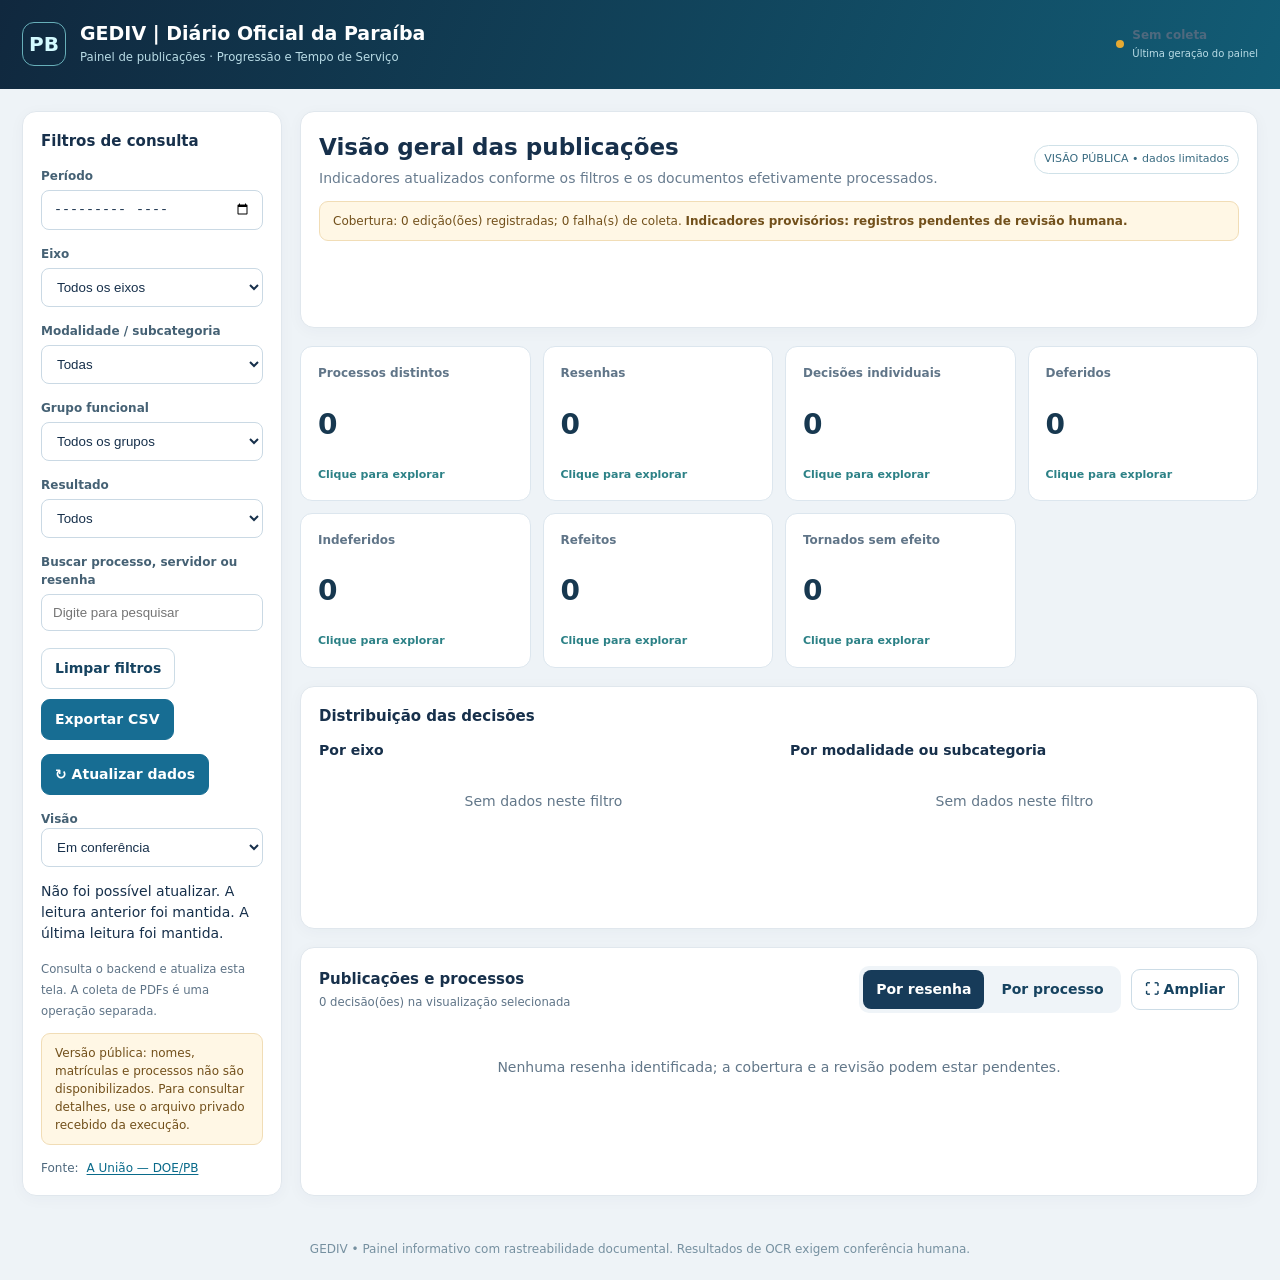
==== commit 8e9d0bc6: "Update index.html correção html" ====
--- a/site/index.html
+++ b/site/index.html
@@ -69,21 +69,8 @@
 <script>
 "use strict";
 let DATA={};try{DATA=JSON.parse(document.getElementById('gediv-data').textContent);}catch{}
-  const actionLink = DATA.workflow_url || "";
-  const updateAnchor = document.getElementById("manual-update");
-  if(updateAnchor) {
-    if(actionLink && actionLink.startsWith("https://github.com/")) {
-      updateAnchor.href=actionLink;
-    } else {
-      updateAnchor.removeAttribute("href");
-      updateAnchor.style.opacity=".55";
-      updateAnchor.title="Disponível após executar no GitHub";
-      updateAnchor.addEventListener("click",e=>{e.preventDefault();alert("O botão será ativado após publicar o projeto em um repositório privado e executar pelo GitHub Actions.");});
-    }
-  }
-  const RECORDS=DATA.registros||[], EVENTS=DATA.eventos||[];
-  const isReviewed=r=>["VALIDADO","VALIDADA","CONFERIDO","CONFERIDA"].includes(String(r.validacao||"").normalize("NFD").replace(/[\u0300-\u036f]/g,"").toUpperCase().trim());
-  let ALL=RECORDS.filter(isReviewed), PENDING=RECORDS.filter(r=>!isReviewed(r)), snapshot=null, client=null, scope='conferido';
+let ALL=DATA.registros||[],EVENTS=DATA.eventos||[],snapshot=null,client=null,scope='conferido';
+
 const TS=["Anotação de Tempo","Desaverbação","Licença para Interesses Particulares","Desistência de Licença","Licença Especial","Conversão de Licença Especial","Conversão de Férias"];
 let isPrivate=DATA.mode==="privado";
 const $=id=>document.getElementById(id);
@@ -117,7 +104,7 @@
 }
 function csv(records){
  const cols=isPrivate?["data","resenha","processo","servidor","matricula","eixo","modalidade","grupo","subcategoria","resultado","alteracao","pagina","fonte","validacao"]:["data","resenha","eixo","modalidade","grupo","subcategoria","resultado","alteracao","validacao"];
- const v=x=>{let s=String(x??"");if(/^[\s]*[=+\-@\t\r]/.test(s))s="'"+s;return '"'+s.replace(/"/g,'""')+'"';};
+ const v=x=>{let s=String(x??"");if(/^[=+\-@\t\r]/.test(s))s="'"+s;return '"'+s.replace(/"/g,'""')+'"';};
  const text="\ufeff"+cols.join(";")+"\n"+records.map(r=>cols.map(c=>v(r[c])).join(";")).join("\n");
  const blob=new Blob([text],{type:"text/csv;charset=utf-8"});
  const a=document.createElement("a");a.href=URL.createObjectURL(blob);a.download="GEDIV_registros_filtrados.csv";a.click();setTimeout(()=>URL.revokeObjectURL(a.href),250);
@@ -173,7 +160,7 @@
 const rest = (typeof cob.edicoes_pendentes_intervalo === "number")
   ? ` · ${cob.edicoes_pendentes_intervalo} edição(ões) ainda pendente(s) no período ${esc(cob.inicio||"")} a ${esc(cob.fim||"")}`
   : "";
-$("coverage").innerHTML=`Cobertura: ${DATA.edicoes?.length||0} edição(ões) registradas; ${(DATA.edicoes||[]).filter(e=>e.status!=="PROCESSADO").length} edição(ões) com leitura pendente${rest}. <strong>Indicadores incluem apenas registros conferidos. ${PENDING.length} candidato(s) aguardam revisão.</strong>`;
+$("coverage").innerHTML=`Cobertura: ${DATA.edicoes?.length||0} edição(ões) registradas; ${(DATA.edicoes||[]).filter(e=>e.status==="ERRO").length} falha(s) de coleta${rest}. <strong>Indicadores provisórios: registros pendentes de revisão humana.</strong>`;
 $("privacy-note").textContent=isPrivate?"ATENÇÃO: este arquivo contém nomes, matrículas e processos. Guarde em local de acesso restrito; não publique este HTML no GitHub Pages.":"Versão pública: nomes, matrículas e processos não são disponibilizados. Para consultar detalhes, use o arquivo privado recebido da execução.";
 function applySnapshot(){
  const converted=client.legacyView(snapshot,scope);ALL=converted.records;EVENTS=converted.events;
@@ -200,4 +187,3 @@
 $('scope').onchange=e=>{scope=e.target.value;card='';applySnapshot();};
 render();if(location.protocol!=='file:')void refresh(true);
 </script></body></html>
-
